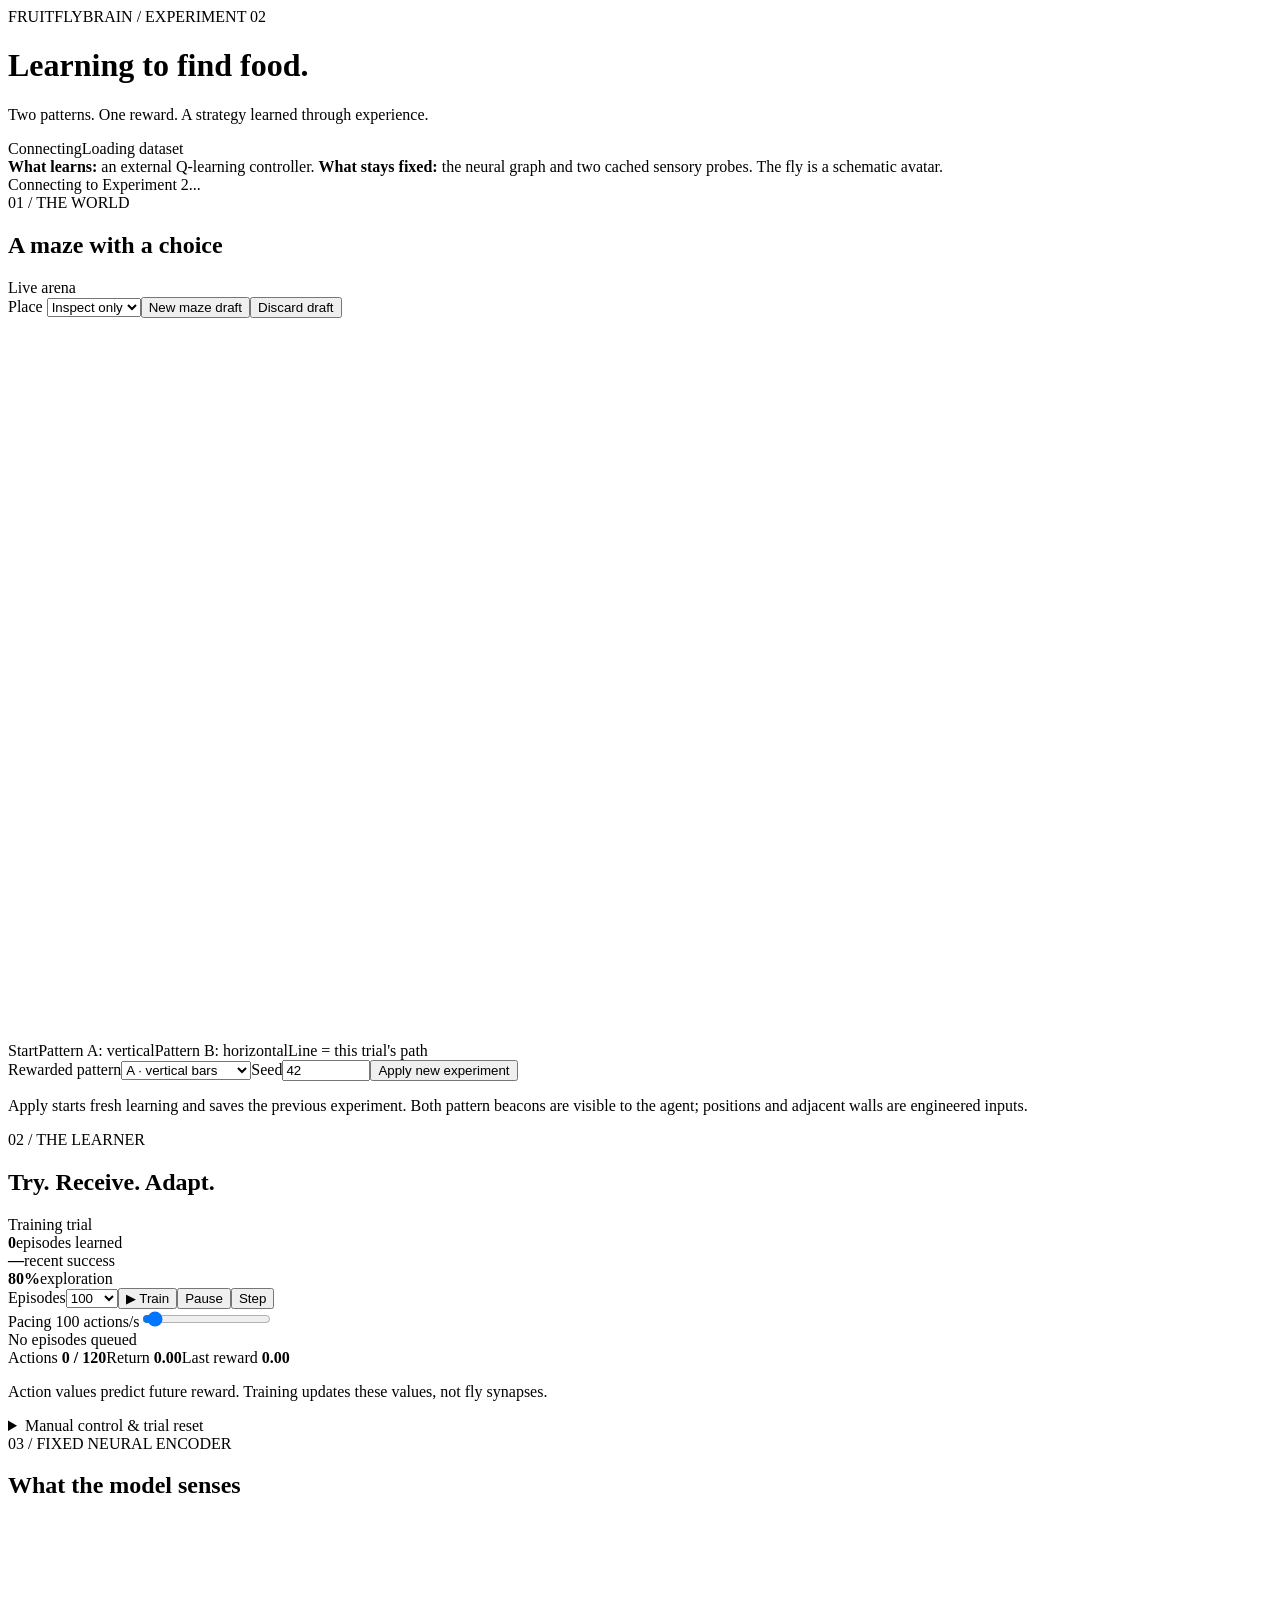
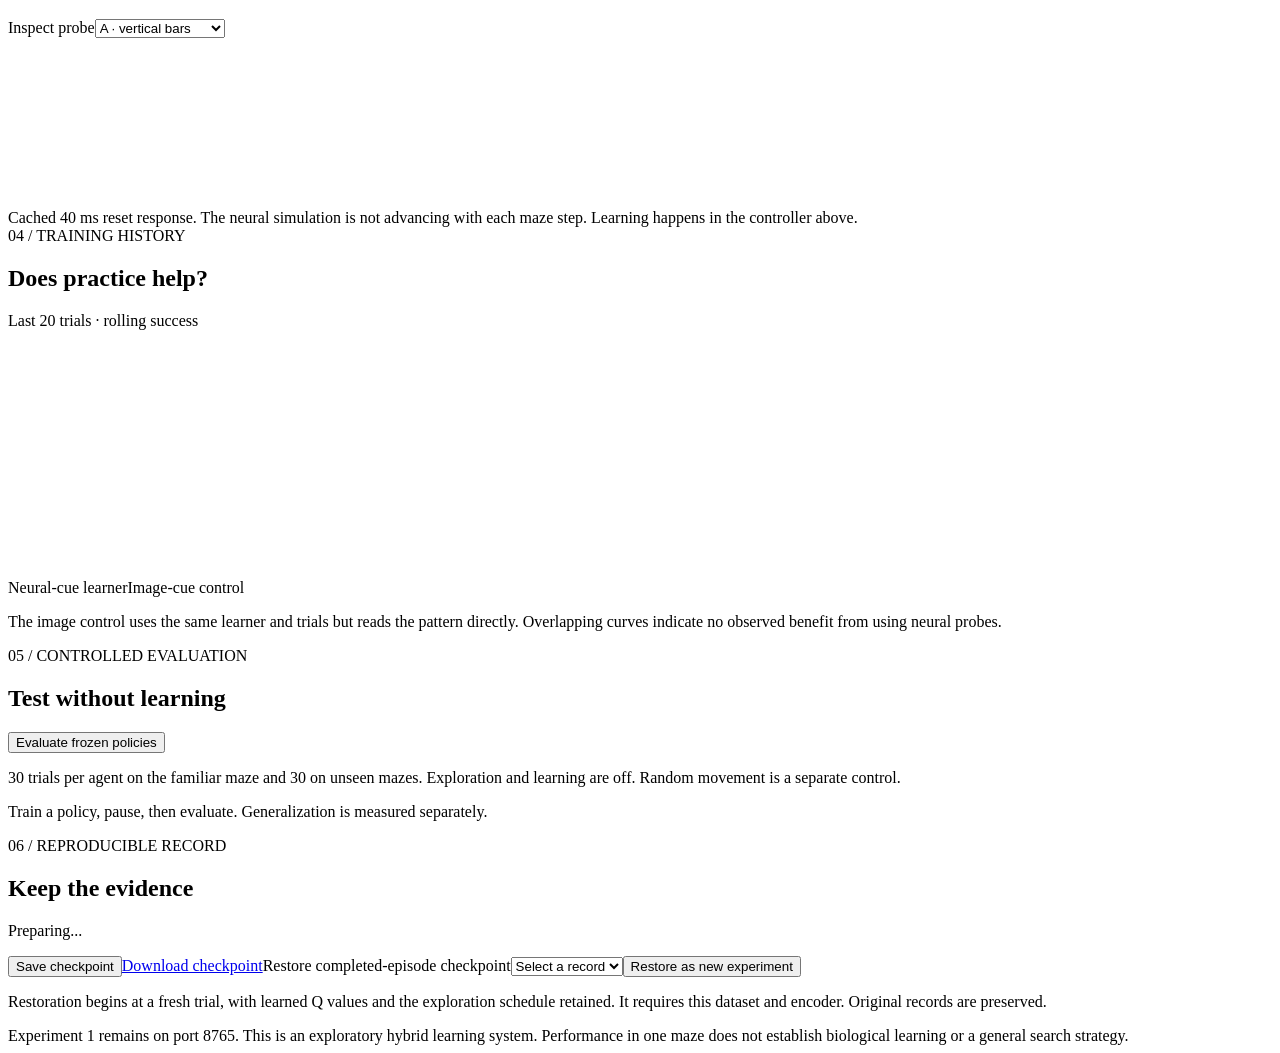
==== ui/exp2/index.html @ d2fdbd5c "Add separate reward-learning maze experiment with controlled evaluation" ====
<!doctype html><html lang="en"><head><meta charset="utf-8"><meta name="viewport" content="width=device-width,initial-scale=1"><title>FruitFlyBrain | Experiment 2</title><link rel="stylesheet" href="/style.css"></head><body>
<header><div><div class="eyebrow">FRUITFLYBRAIN / EXPERIMENT 02</div><h1>Learning to find food.</h1><p>Two patterns. One reward. A strategy learned through experience.</p></div><div class="badges"><span id="status">Connecting</span><span id="dataset">Loading dataset</span></div></header>
<div class="scope"><strong>What learns:</strong> an external Q-learning controller. <strong>What stays fixed:</strong> the neural graph and two cached sensory probes. The fly is a schematic avatar.</div>
<div id="message" role="status">Connecting to Experiment 2...</div>
<main><section class="card arena"><div class="cardhead"><div><span class="eyebrow">01 / THE WORLD</span><h2>A maze with a choice</h2></div><span id="draftBadge">Live arena</span></div>
<div class="editor"><label>Place <select id="brush"><option value="inspect">Inspect only</option><option value="wall">Wall</option><option value="erase">Erase wall</option><option value="start">Start</option><option value="site0">Food site 1</option><option value="site1">Food site 2</option></select></label><button id="newMaze">New maze draft</button><button id="discardDraft">Discard draft</button></div>
<canvas id="maze" width="720" height="720" aria-label="Editable 9 by 9 maze. Select a placement tool and click a cell."></canvas>
<div class="legend"><span><i class="startdot"></i>Start</span><span><i class="tealdot"></i>Pattern A: vertical</span><span><i class="golddot"></i>Pattern B: horizontal</span><span>Line = this trial's path</span></div>
<div class="editor settings"><label>Rewarded pattern<select id="rewardPattern"><option value="A">A · vertical bars</option><option value="B">B · horizontal bars</option></select></label><label>Seed<input id="seed" type="number" min="0" max="1000000" value="42"></label><button id="apply" class="secondary">Apply new experiment</button></div>
<p class="hint">Apply starts fresh learning and saves the previous experiment. Both pattern beacons are visible to the agent; positions and adjacent walls are engineered inputs.</p></section>
<aside><section class="card"><div class="cardhead"><div><span class="eyebrow">02 / THE LEARNER</span><h2>Try. Receive. Adapt.</h2></div><span id="trialMode">Training trial</span></div>
<div class="stats"><div><strong id="episode">0</strong><span>episodes learned</span></div><div><strong id="success">—</strong><span id="successN">recent success</span></div><div><strong id="explore">80%</strong><span>exploration</span></div></div>
<div class="controls"><label>Episodes<select id="batch"><option value="1">1</option><option value="25">25</option><option value="100" selected>100</option><option value="400">400</option><option value="1000">1000</option></select></label><button id="train" class="primary">▶ Train</button><button id="pause">Pause</button><button id="step">Step</button></div>
<label class="speed">Pacing <span id="speedLabel">100 actions/s</span><input id="speed" type="range" min="1" max="2000" value="100"></label><div id="queue" class="hint">No episodes queued</div>
<div class="trialstats"><span>Actions <b id="steps">0 / 120</b></span><span>Return <b id="return">0.00</b></span><span>Last reward <b id="reward">0.00</b></span></div>
<div class="qvalues" id="qvalues"></div><p class="hint">Action values predict future reward. Training updates these values, not fly synapses.</p>
<details><summary>Manual control & trial reset</summary><div class="manual"><button data-move="0" aria-label="Move north">↑</button><button data-move="3" aria-label="Move west">←</button><button data-move="2" aria-label="Move south">↓</button><button data-move="1" aria-label="Move east">→</button><button id="resetTrial">Reset trial</button></div><p class="hint">Pause and reset the trial before manual movement. Manual actions never train Q or enter the learning curve.</p></details></section>
<section class="card"><div class="cardhead"><div><span class="eyebrow">03 / FIXED NEURAL ENCODER</span><h2>What the model senses</h2></div></div><div class="probehead"><canvas id="patternPreview" width="128" height="96" aria-label="Selected pattern actually supplied to the neural probe"></canvas><div><label>Inspect probe<select id="probePattern"><option value="A">A · vertical bars</option><option value="B">B · horizontal bars</option></select></label><p id="probeNumbers"></p></div></div><canvas id="features" width="550" height="135" aria-label="32 measured L1 rate features from the cached neural probe"></canvas><p id="encoderInfo" class="hint"></p><div class="note">Cached 40 ms reset response. The neural simulation is not advancing with each maze step. Learning happens in the controller above.</div></section></aside>
<section class="card chart"><div class="cardhead"><div><span class="eyebrow">04 / TRAINING HISTORY</span><h2>Does practice help?</h2></div><span>Last 20 trials · rolling success</span></div><canvas id="learning" width="1000" height="245" aria-label="Training learning curves for neural cues and matched image cues"></canvas><div class="legend"><span><i class="tealdot"></i>Neural-cue learner</span><span><i class="golddot"></i>Image-cue control</span></div><p class="hint">The image control uses the same learner and trials but reads the pattern directly. Overlapping curves indicate no observed benefit from using neural probes.</p></section>
<section class="card evaluation"><div class="cardhead"><div><span class="eyebrow">05 / CONTROLLED EVALUATION</span><h2>Test without learning</h2></div><button id="evaluate" class="secondary">Evaluate frozen policies</button></div><p class="hint">30 trials per agent on the familiar maze and 30 on unseen mazes. Exploration and learning are off. Random movement is a separate control.</p><div id="evalProgress"></div><div id="evaluation"><p class="empty">Train a policy, pause, then evaluate. Generalization is measured separately.</p></div></section>
<section class="card records"><div><span class="eyebrow">06 / REPRODUCIBLE RECORD</span><h2>Keep the evidence</h2><p id="runInfo">Preparing...</p></div><div class="recordtools"><button id="save">Save checkpoint</button><a id="download" class="button" href="#">Download checkpoint</a><label>Restore completed-episode checkpoint<select id="records"><option value="">Select a record</option></select></label><button id="load">Restore as new experiment</button></div><p class="hint">Restoration begins at a fresh trial, with learned Q values and the exploration schedule retained. It requires this dataset and encoder. Original records are preserved.</p></section></main>
<footer>Experiment 1 remains on port 8765. This is an exploratory hybrid learning system. Performance in one maze does not establish biological learning or a general search strategy.</footer><script src="/app.js"></script></body></html>
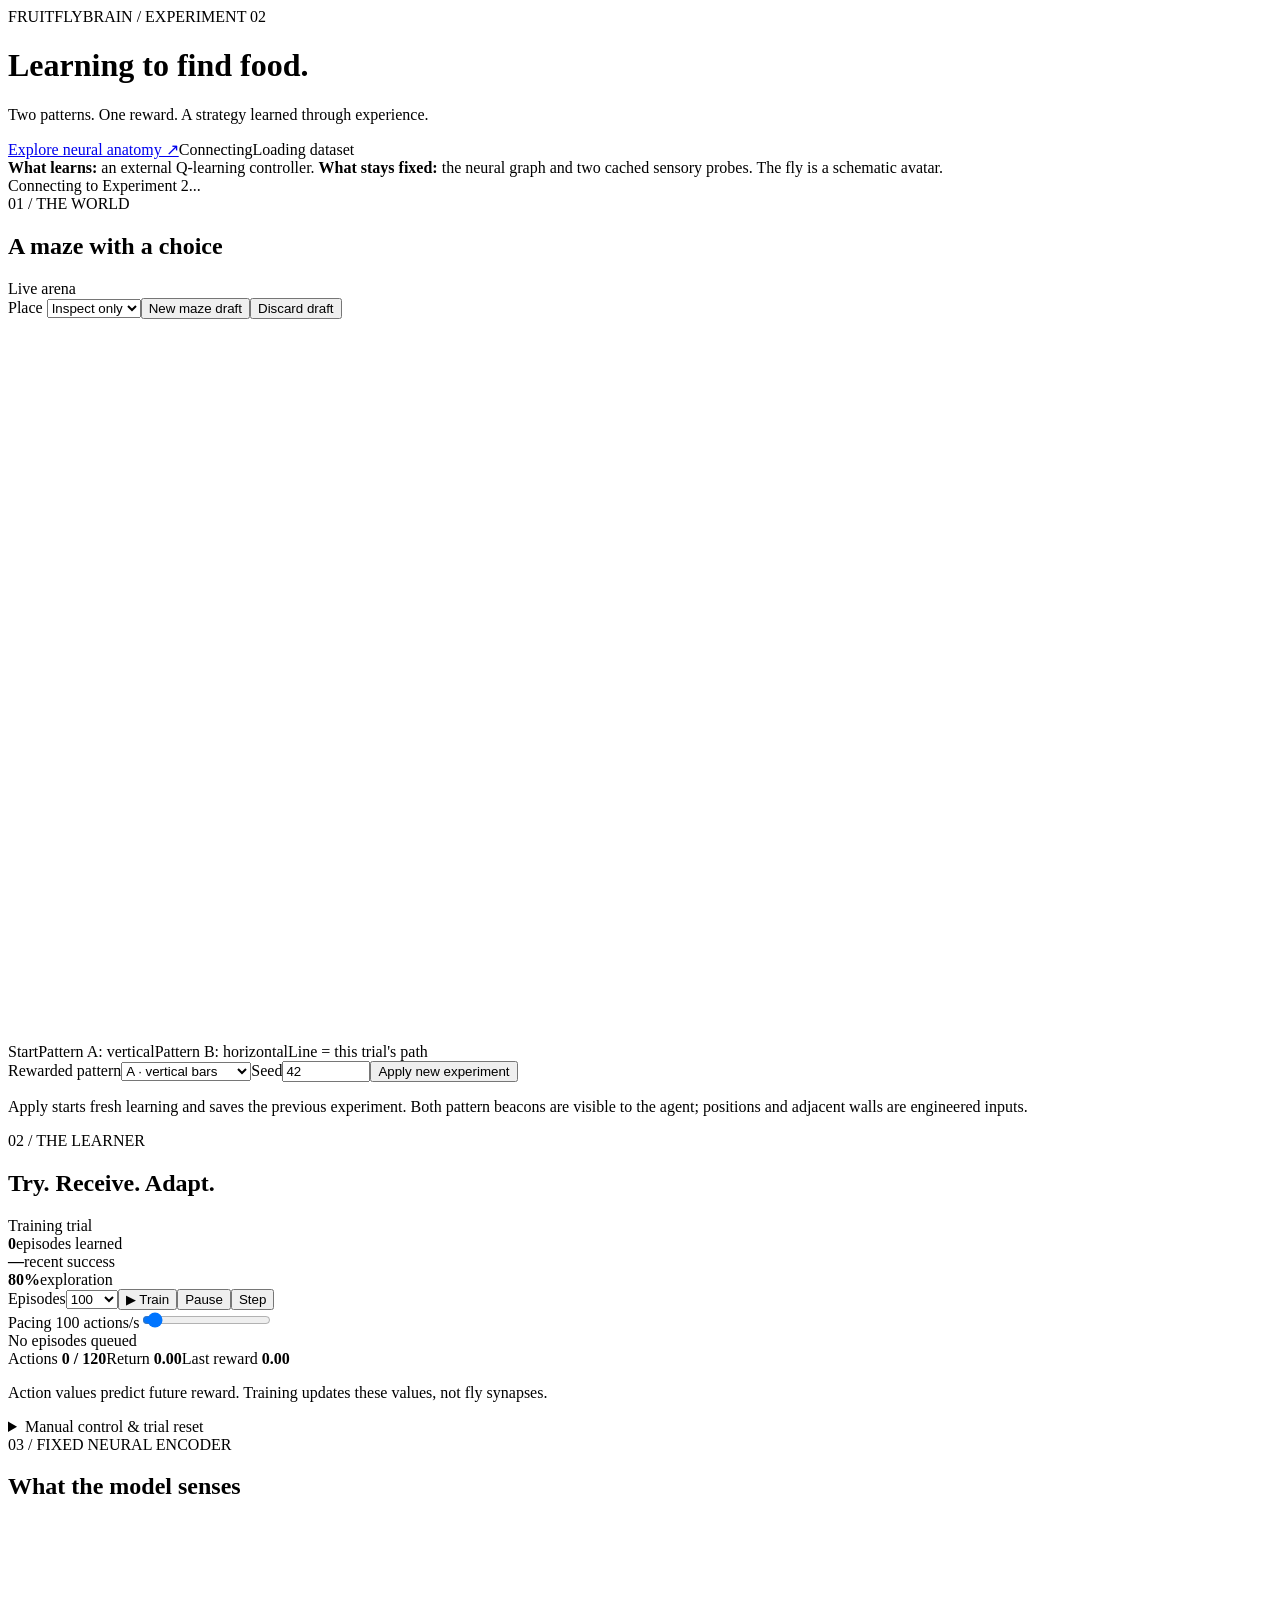
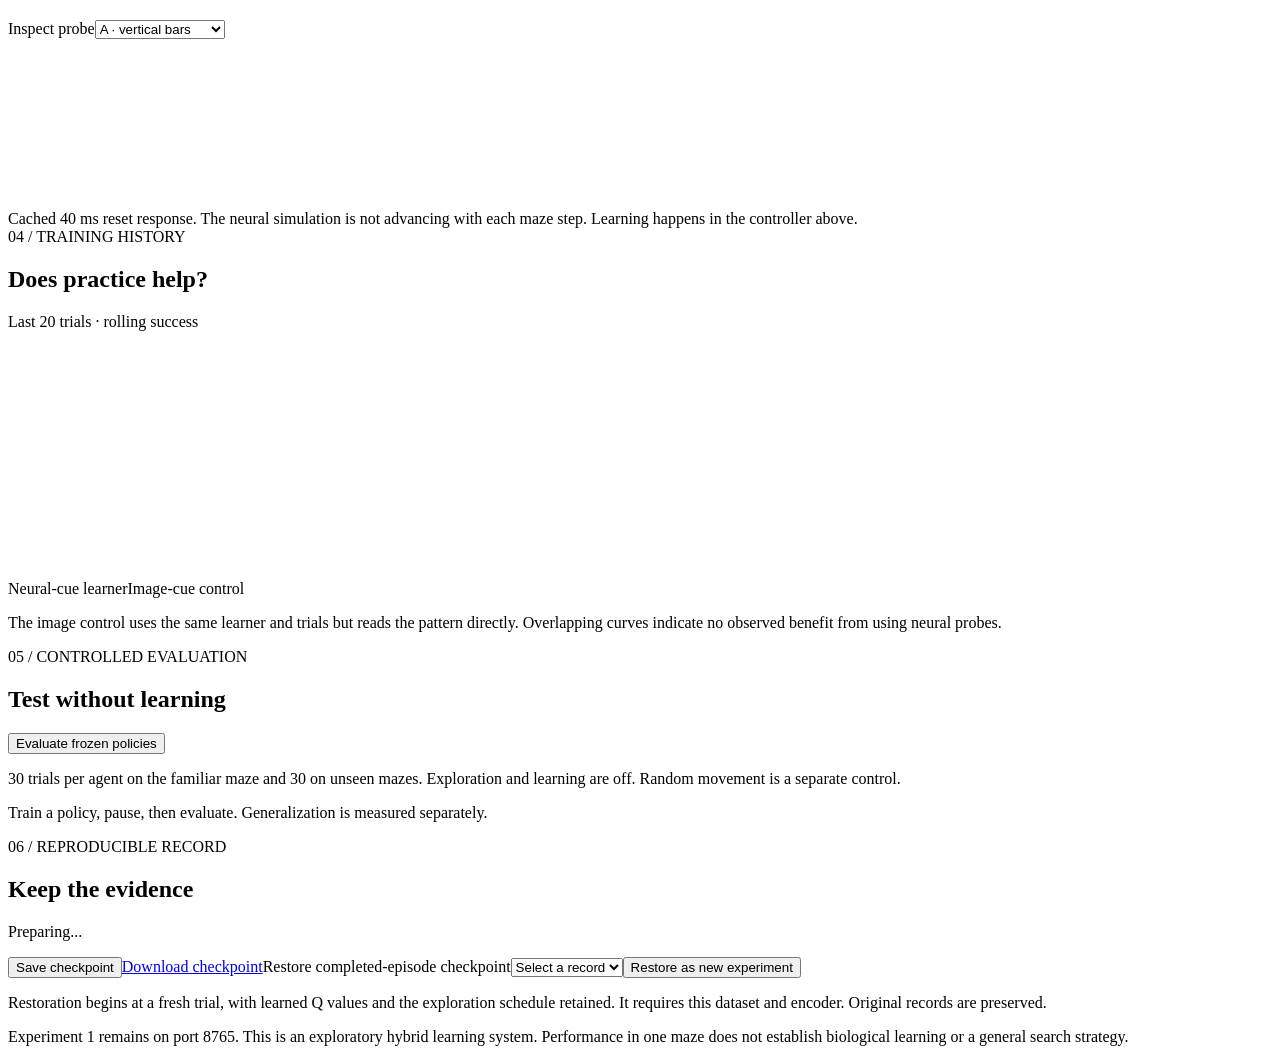
==== commit f1385a21: "Add annotated read-only connectome explorer with directed neuron views" ====
--- a/ui/exp2/index.html
+++ b/ui/exp2/index.html
@@ -1,5 +1,5 @@
 <!doctype html><html lang="en"><head><meta charset="utf-8"><meta name="viewport" content="width=device-width,initial-scale=1"><title>FruitFlyBrain | Experiment 2</title><link rel="stylesheet" href="/style.css"></head><body>
-<header><div><div class="eyebrow">FRUITFLYBRAIN / EXPERIMENT 02</div><h1>Learning to find food.</h1><p>Two patterns. One reward. A strategy learned through experience.</p></div><div class="badges"><span id="status">Connecting</span><span id="dataset">Loading dataset</span></div></header>
+<header><div><div class="eyebrow">FRUITFLYBRAIN / EXPERIMENT 02</div><h1>Learning to find food.</h1><p>Two patterns. One reward. A strategy learned through experience.</p></div><div class="badges"><a class="button" href="/network">Explore neural anatomy ↗</a><span id="status">Connecting</span><span id="dataset">Loading dataset</span></div></header>
 <div class="scope"><strong>What learns:</strong> an external Q-learning controller. <strong>What stays fixed:</strong> the neural graph and two cached sensory probes. The fly is a schematic avatar.</div>
 <div id="message" role="status">Connecting to Experiment 2...</div>
 <main><section class="card arena"><div class="cardhead"><div><span class="eyebrow">01 / THE WORLD</span><h2>A maze with a choice</h2></div><span id="draftBadge">Live arena</span></div>
